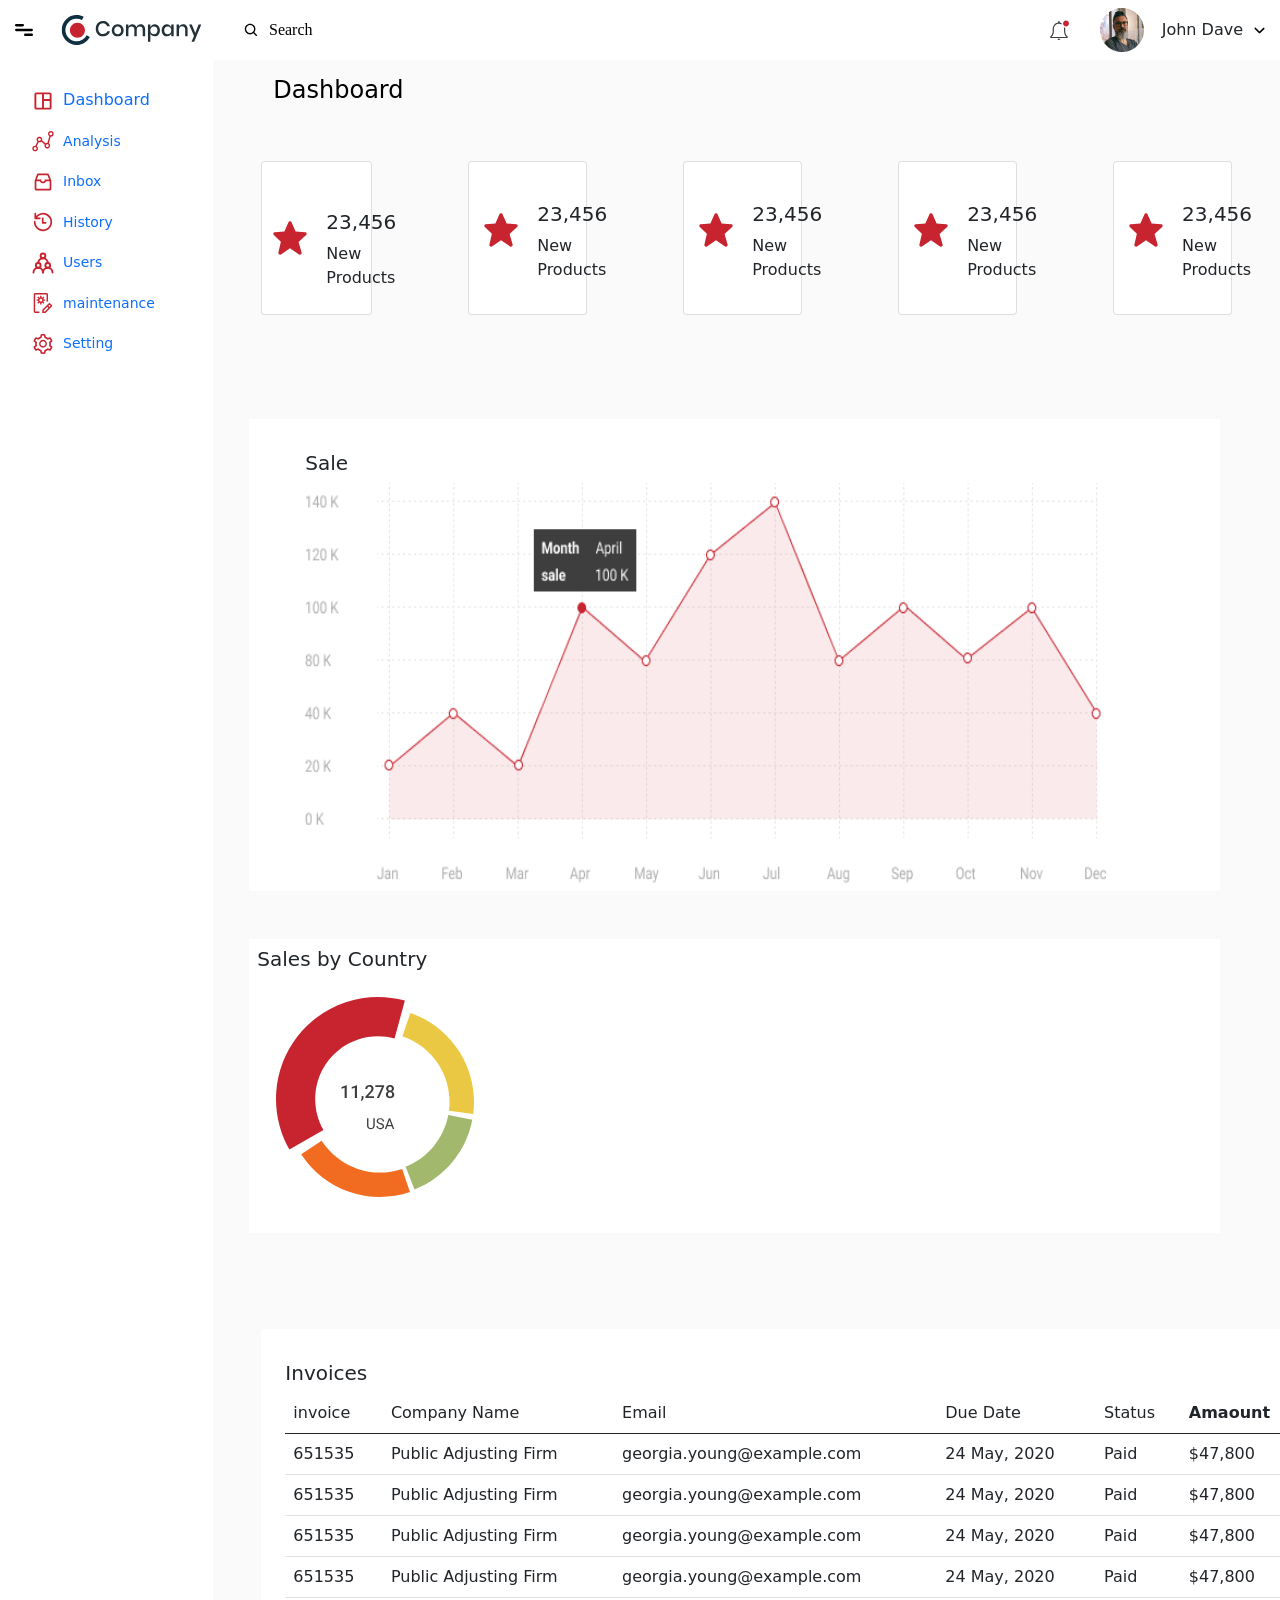
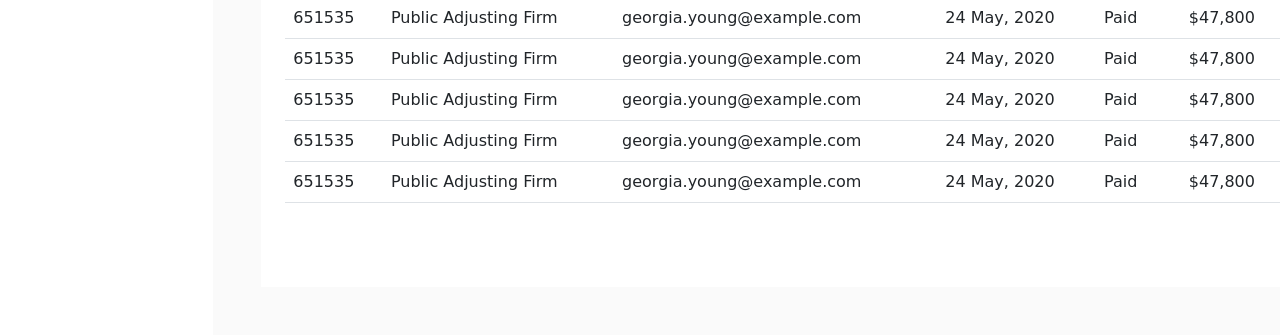
==== Dashboard.html @ ecc75a71 "Docs : Folder Addded" ====
<!DOCTYPE html>
<html lang="en">
<head>
    <meta charset="UTF-8">
    <meta name="viewport" content="width=device-width, initial-scale=1.0">
    <title>Dashboard</title>

    <link rel="stylesheet" href="css/bootstrap.min.css">
    <link rel="stylesheet" href="css/Dashboard.css">
</head>
<body>

<!-- navbar -->

<nav class="navbar navbar-expand-lg navbar-light ">
    <div class="container-fluid">

        <div class="d-flex align-items-center">
            <img class="menu-icon" src="images/menu-bar.svg" alt="">
            <img class="logo" src="images/logo.svg" alt="">
            <img class="s-logo" src="images/search-icon.svg" alt="">
            <span class="search">Search</span>
        </div>

        <div class="d-flex align-items-center">
            <img class="notification-icon" src="images/notification-icon.svg" alt="">
            <img class="profile" src="images/profile.png" alt="">
            <span class="ms-2">John Dave</span>
            <img class="ms-2" src="images/downward-arrow.svg" alt="">
        </div>

    </div>
</nav>

<!-- sidebar -->
<div class="container-fluid">
    <div class="row ">
        <div class=" col col-2 sidebar ">
            <ul class="nav nav-pills flex-column d-flex  ">
                <li class="nav-items">
                    <a class="sidebar-eliment nav-link gap-4 align-items-center  " href="#">
                        <img src="images/dashboard-active.svg" alt="" width="30" height="24">
                         <span class="text-dictionary">Dashboard</span>
                    
                    </a>
                   
                </li>
                <li class="nav-items">
                    <a class="sidebar-eliment nav-link gap-4 align-items-center " href="#">
                        <img src="images/graph-active.svg" alt="" width="30" height="24"> <small class="small">Analysis</small>
                    </a>
                    
                </li>
                <li class="nav-items">
                    <a class="sidebar-eliment nav-link gap-4 align-items-center " href="#">
                        <img src="images/inbox-active.svg" alt="" width="30" height="24"> <small class="text-dictionary">Inbox</small>
                    </a>
                    
                    
                </li>
                <li class="nav-items">
                    <a class="sidebar-eliment nav-link gap-4 align-items-center " href="#">
                        <img src="images/clock-active.svg" alt="" width="30" height="24"> <small class="small">History</small>
                    </a>
                   
                    
                </li>
                <li class="nav-items">
                    <a class="sidebar-eliment nav-link gap-4 align-items-center " href="#">
                        <img src="images/user-active.svg" alt="" width="30" height="24"> <small class="small">Users</small>
                    </a>
                  
                </li>
                <li class="nav-items">
                    <a class="sidebar-eliment nav-link gap-4 align-items-center " href="#">
                        <img src="images/maintenance-active.svg" alt="" width="30" height="24"> <small class="small">maintenance</small>
                    </a>
                   
                    
                </li>
                <li class="nav-items">
                    <a class="sidebar-eliment nav-link gap-4 align-items-center " href="#">
                        <img src="images/setting-active.svg" alt="" width="30" height="24"> <small class="small">Setting</small>
                    
                    </a>
                    
                </li>
            </ul>
        </div>

        <!-- main content -->

        <!-- heading -->
        <div class="main col-10 ">
            <div class="heading mt-3 ml-5 px-5 ">
                <h4>Dashboard</h4>
            </div>
            
            <!-- cards -->
            <div class="cards row ">
                <div class="card col m-5 flex-row p-2">
                    <div class="img mt-5">
                        <img src="images/star.svg" alt="">
                    </div>
                    
                    <div class="card-body mt-4">
                        
                        <h5 class="card-title">23,456</h5>
                        <p class="card-text">New Products</p>
                    </div>
                </div>
                
                    <div class="card col m-5 flex-row">
                        <div class="img mt-5">
                            <img src="images/star.svg" alt="">
                        </div>
                        
                        <div class="card-body mt-4">
                            
                            <h5 class="card-title">23,456</h5>
                            <p class="card-text">New Products</p>
                        </div>
                    </div>
                  
                        <div class="card col m-5 flex-row">
                            <div class="img mt-5">
                                <img src="images/star.svg" alt="">
                            </div>
                            
                            <div class="card-body mt-4">
                                
                                <h5 class="card-title">23,456</h5>
                                <p class="card-text">New Products</p>
                            </div>
                        </div>
                        
                            <div class="card col m-5 flex-row">
                                <div class="img mt-5">
                                    <img src="images/star.svg" alt="">
                                </div>
                                
                                <div class="card-body mt-4">
                                    
                                    <h5 class="card-title">23,456</h5>
                                    <p class="card-text">New Products</p>
                                </div>
                            </div>
                            
                                <div class="card col m-5 flex-row">
                                    <div class="img mt-5">
                                        <img src="images/star.svg" alt="">
                                    </div>
                                    
                                    <div class="card-body mt-4">
                                        
                                        <h5 class="card-title">23,456</h5>
                                        <p class="card-text">New Products</p>
                                    </div>
                        </div>

                <div class="middle-content row mt-2 p-5 gap-5">
                    <div class="first col bg-white p-2">
                        <div class="text-dictionary px-5 mt-4"> <h5>Sale</h5></div>
                    <div class="graph1 px-5">
                        <img class="graph" src="images/data-graph.png" alt="">
                    </div>
                </div>


                    <div class="second col  bg-white p-2">
                        <div class="text-dictionary"> <h5>Sales by Country</h5>  </div>
                        <div class="graph2 ">
                            <img class="graphimg"src="images/pie-chart.svg" >
                        </div>
                    </div>
                </div>

                <!-- table -->
                    
                <div class="tables m-5 p-4 bg-white ">
                    <div class="text-dictionary mt-2"><h5>Invoices</h5></div>
                    <table class="table">
                        <thead>
                          <tr>
                            <td scope="col">invoice</td>
                            <td scope="col">Company Name</td>
                            <td scope="col">Email</td>
                            <td scope="col">Due Date</td>
                            <td scope="col">Status</td>
                            <th scope="col">Amaount</th>
                        </tr>
                        </thead>
                        <tbody>
                          <tr>
                           
                            <td>651535</td>
                            <td>Public Adjusting Firm</td>
                            <td>georgia.young@example.com</td>
                            <td>24 May, 2020</td>
                            <td>Paid</td>
                            <td>$47,800</td>
                          </tr>
                          <tr>
                            <td>651535</td>
                            <td>Public Adjusting Firm</td>
                            <td>georgia.young@example.com</td>
                            <td>24 May, 2020</td>
                            <td>Paid</td>
                            <td>$47,800</td>
                          </tr>
                          <tr>
                            <td>651535</td>
                            <td>Public Adjusting Firm</td>
                            <td>georgia.young@example.com</td>
                            <td>24 May, 2020</td>
                            <td>Paid</td>
                            <td>$47,800</td>
                          </tr>
                          <tr>
                            <td>651535</td>
                            <td>Public Adjusting Firm</td>
                            <td>georgia.young@example.com</td>
                            <td>24 May, 2020</td>
                            <td>Paid</td>
                            <td>$47,800</td>
                          </tr>
                          <tr>
                            <td>651535</td>
                            <td>Public Adjusting Firm</td>
                            <td>georgia.young@example.com</td>
                            <td>24 May, 2020</td>
                            <td>Paid</td>
                            <td>$47,800</td>
                          </tr>
                          <tr>
                            <td>651535</td>
                            <td>Public Adjusting Firm</td>
                            <td>georgia.young@example.com</td>
                            <td>24 May, 2020</td>
                            <td>Paid</td>
                            <td>$47,800</td>
                          </tr>
                          <tr>
                            <td>651535</td>
                            <td>Public Adjusting Firm</td>
                            <td>georgia.young@example.com</td>
                            <td>24 May, 2020</td>
                            <td>Paid</td>
                            <td>$47,800</td>
                          </tr>
                          <tr>
                            <td>651535</td>
                            <td>Public Adjusting Firm</td>
                            <td>georgia.young@example.com</td>
                            <td>24 May, 2020</td>
                            <td>Paid</td>
                            <td>$47,800</td>
                          </tr>
                          <tr>
                            <td>651535</td>
                            <td>Public Adjusting Firm</td>
                            <td>georgia.young@example.com</td>
                            <td>24 May, 2020</td>
                            <td>Paid</td>
                            <td>$47,800</td>
                          </tr>
                        </tbody>
                      </table>
                </div>
                </div>   
            </div>
        </div>
    </div>
</div>


</div>

</body>
</html>
---- css/Dashboard.css ----
.menu-icon {
    margin-right: 10px;
}

.navbar {
    background-color: #FFFFFF;
}
.logo {
    width: 142px;
    height: 30px;
    margin-left: 15px;
}

.s-logo {
    width: 16px;
    height: 16px;
    margin-left: 40px;
}

.search {
    margin-left: 10px;
    font: normal 16px Roboto;
    color: #000;
}

.notification-icon {
    width: 22px;
    height: 21px;
    margin-right: 30px;
}

.profile {
    width: 44px;
    height: 44px;
    margin-right: 10px;
}

.sidebar {
    background-color: #FFFFFF;
    min-height: 100vh;
    padding-top: 20px;
}

.sidebar-eliment{
    background-color:  #FFF3F4;
    border-radius: 5px;
    opacity: 1;
    
}

.heading 
{
    /* width: 146px; */
    /* height: 30px; */
   
    text-align: left;
    font: normal normal medium 30px/39px Roboto;
    letter-spacing: 0px;
    color: #000000;
    opacity: 1;
}

.main
{
    background: #FAFAFA 0% 0% no-repeat padding-box;
}

.graph
{
    width: 802px;
    height: 400px;
}

.firstcol
{
    background-color: #FFFFFF;
    width: 802px;
    height: 400px;
}
.secondcol{
    width: 385px;
height: 398px;
}

.tables
{
    width: 1440px;
    height: 558px;
}
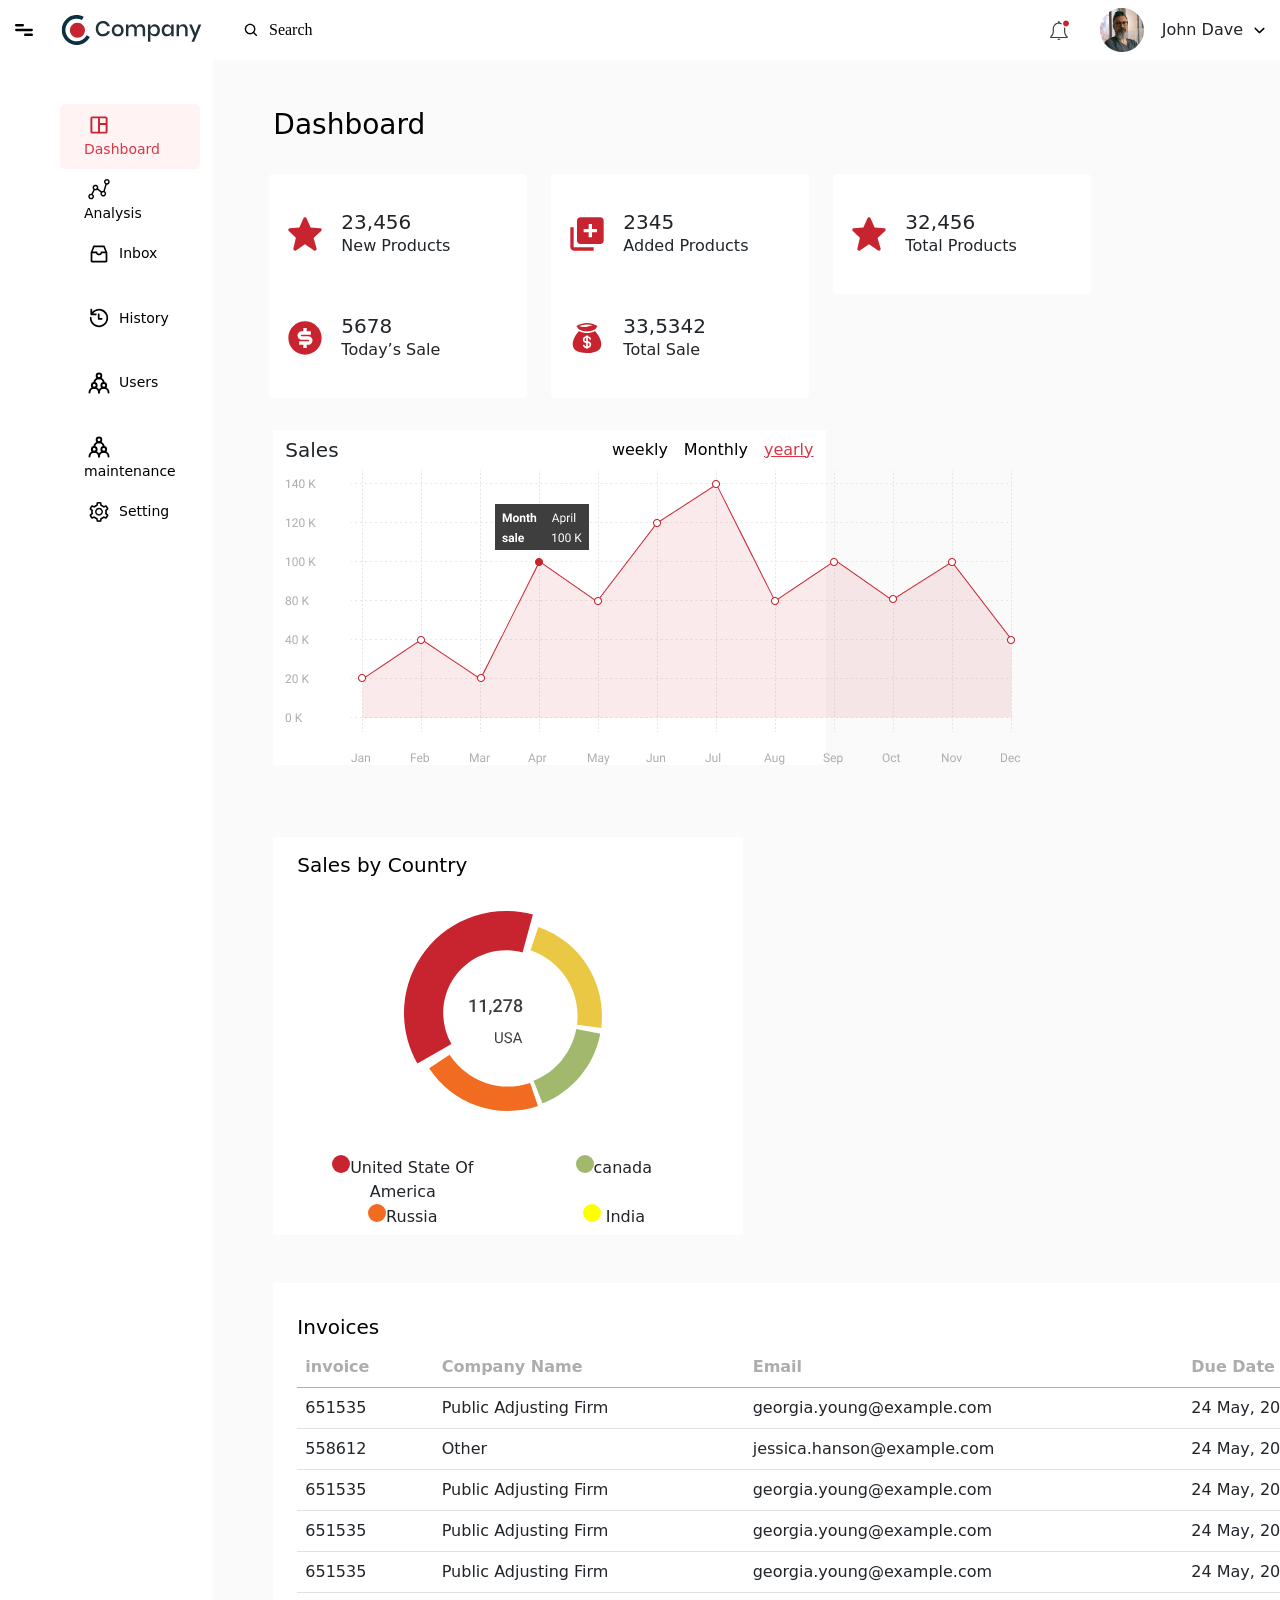
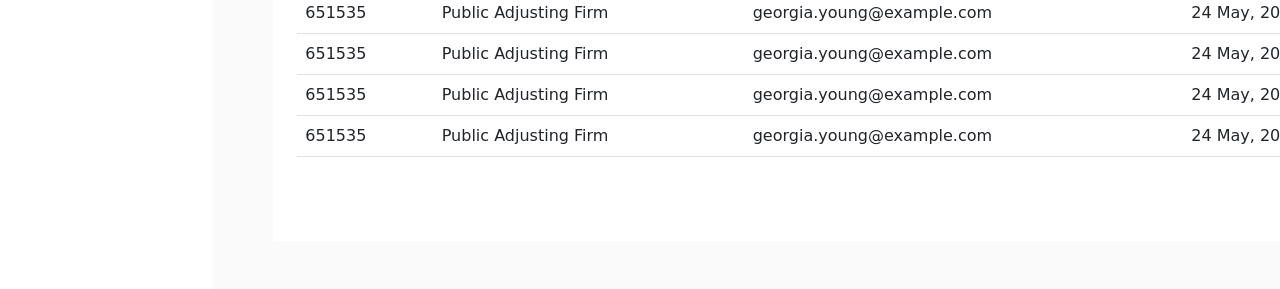
==== commit 84948554: "feat: added files" ====
--- a/Dashboard.html
+++ b/Dashboard.html
@@ -10,7 +10,7 @@
 </head>
 <body>
 
-<!-- navbar -->
+     <!-- navbar -->
 
 <nav class="navbar navbar-expand-lg navbar-light ">
     <div class="container-fluid">
@@ -35,52 +35,50 @@
 <!-- sidebar -->
 <div class="container-fluid">
     <div class="row ">
-        <div class=" col col-2 sidebar ">
-            <ul class="nav nav-pills flex-column d-flex  ">
-                <li class="nav-items">
-                    <a class="sidebar-eliment nav-link gap-4 align-items-center  " href="#">
+        <div class="col col-2 sidebar">
+            <ul class="nav nav-pills flex-column d-flex m-4 px-4">
+                <li class="nav-items1 px-2">
+                    <a class="sidebar-eliment1 nav-link gap-4 align-items-center  " href="#">
                         <img src="images/dashboard-active.svg" alt="" width="30" height="24">
-                         <span class="text-dictionary">Dashboard</span>
-                    
+                         <small class="text-danger ">Dashboard</small>
+                    </a> 
+                </li>
+                <li class="nav-items  px-2">
+                    <a class="sidebar-eliment1 nav-link gap-4 align-items-center " href="#">
+                        <img class="icon" src="images/graph-default.svg" alt="" width="30" height="24"> <small class="text-dictionary">Analysis</small>
+                    </a>
+                    
+                </li>
+                <li class="nav-items  px-2">
+                    <a class="sidebar-eliment1 nav-link gap-4 align-items-center " href="#">
+                        <img class="icon" src="images/inbox-default.svg" alt="" width="30" height="24"> <small class="text-dictionary">Inbox</small>
+                    </a>
+                    
+                    
+                </li>
+                <li class="nav-items  px-2">
+                    <a class="sidebar-eliment1 nav-link gap-4 align-items-center " href="#">
+                        <img class="icon" src="images/clock-default.svg" alt="" width="30" height="24"> <small class="text-dictionary">History</small>
                     </a>
                    
-                </li>
-                <li class="nav-items">
-                    <a class="sidebar-eliment nav-link gap-4 align-items-center " href="#">
-                        <img src="images/graph-active.svg" alt="" width="30" height="24"> <small class="small">Analysis</small>
-                    </a>
-                    
-                </li>
-                <li class="nav-items">
-                    <a class="sidebar-eliment nav-link gap-4 align-items-center " href="#">
-                        <img src="images/inbox-active.svg" alt="" width="30" height="24"> <small class="text-dictionary">Inbox</small>
-                    </a>
-                    
-                    
-                </li>
-                <li class="nav-items">
-                    <a class="sidebar-eliment nav-link gap-4 align-items-center " href="#">
-                        <img src="images/clock-active.svg" alt="" width="30" height="24"> <small class="small">History</small>
+                    
+                </li>
+                <li class="nav-items  px-2">
+                    <a class="sidebar-eliment1 nav-link gap-4 align-items-center " href="#">
+                        <img class="icon" src="images/user-default.svg" alt="" width="30" height="24"> <small class="text-dictionary">Users</small>
+                    </a>
+                  
+                </li>
+                <li class="nav-items  px-2">
+                    <a class="sidebar-eliment1 nav-link gap-4 align-items-center " href="#">
+                        <img class="icon" src="images/user-default.svg" alt="" width="30" height="24"> <small class="text-dictionary">maintenance</small>
                     </a>
                    
                     
                 </li>
-                <li class="nav-items">
-                    <a class="sidebar-eliment nav-link gap-4 align-items-center " href="#">
-                        <img src="images/user-active.svg" alt="" width="30" height="24"> <small class="small">Users</small>
-                    </a>
-                  
-                </li>
-                <li class="nav-items">
-                    <a class="sidebar-eliment nav-link gap-4 align-items-center " href="#">
-                        <img src="images/maintenance-active.svg" alt="" width="30" height="24"> <small class="small">maintenance</small>
-                    </a>
-                   
-                    
-                </li>
-                <li class="nav-items">
-                    <a class="sidebar-eliment nav-link gap-4 align-items-center " href="#">
-                        <img src="images/setting-active.svg" alt="" width="30" height="24"> <small class="small">Setting</small>
+                <li class="nav-items  px-2">
+                    <a class="sidebar-eliment1 nav-link gap-4 align-items-center " href="#">
+                        <img class="icon" src="images/setting-default.svg" alt="" width="30" height="24"> <small class="text-dictionary">Setting</small>
                     
                     </a>
                     
@@ -92,13 +90,13 @@
 
         <!-- heading -->
         <div class="main col-10 ">
-            <div class="heading mt-3 ml-5 px-5 ">
-                <h4>Dashboard</h4>
+            <div class="heading mt-5 ml-5 px-5 ">
+                <h3>Dashboard</h3>
             </div>
             
             <!-- cards -->
-            <div class="cards row ">
-                <div class="card col m-5 flex-row p-2">
+            <!-- <div class="cards row ">
+                <div class="card col mt-3 ml-5 flex-row p-2">
                     <div class="img mt-5">
                         <img src="images/star.svg" alt="">
                     </div>
@@ -156,11 +154,80 @@
                                         <h5 class="card-title">23,456</h5>
                                         <p class="card-text">New Products</p>
                                     </div>
-                        </div>
-
-                <div class="middle-content row mt-2 p-5 gap-5">
+                        </div> -->
+
+                        <!-- new code -->
+                        
+                           
+                                    <div class="row g-4 m-2 px-4 mt-2">
+                        
+                                        <div class="col-2 box ml-2">
+                                            <div class="card d-flex flex-row align-items-center p-3 border-0">
+                                                <img src="images/star.svg" class="me-3" alt="">
+                                                <div>
+                                                    <h5 class="mb-0">23,456</h5>
+                                                    <p class="mb-0">New Products</p>
+                                                </div>
+                                            </div>
+                                        </div>
+                        
+                                        <div class="col-2 box ml-2">
+                                            <div class="card d-flex flex-row align-items-center p-3 border-0">
+                                                <img src="images/new-product.svg" class="me-3" alt="">
+                                                <div>
+                                                    <h5 class="mb-0">2345</h5>
+                                                    <p class="mb-0">Added Products</p>
+                                                </div>
+                                            </div>
+                                        </div>
+                        
+                                        <div class="col-2 box ml-2">
+                                            <div class="card d-flex flex-row align-items-center p-3 border-0">
+                                                <img src="images/star.svg" class="me-3" alt="">
+                                                <div>
+                                                    <h5 class="mb-0">32,456</h5>
+                                                    <p class="mb-0">Total Products</p>
+                                                </div>
+                                            </div>
+                                        </div>
+                        
+                                        <div class="col-2 box ml-4">
+                                            <div class="card d-flex flex-row align-items-center p-3 border-0">
+                                                <img src="images/dollar-filled.svg" class="me-3" alt="">
+                                                <div>
+                                                    <h5 class="mb-0">5678</h5>
+                                                    <p class="mb-0">Today’s Sale</p>
+                                                </div>
+                                            </div>
+                                        </div>
+                        
+                                        <div class="col-2 box ml-2">
+                                            <div class="card d-flex flex-row align-items-center p-3 border-0">
+                                                <img src="images/money-bag.svg" class="me-3" alt="">
+                                                <div>
+                                                    <h5 class="mb-0">33,5342</h5>
+                                                    <p class="mb-0">Total Sale</p>
+                                                </div>
+                                            </div>
+                                        </div>
+                        
+                                    </div>
+                                
+                     
+                        
+
+                    
+                        <!-- graph & pie-chart -->
+
+                <!-- <div class="middle-content container mt-4 p-5 gap-5 px-12 ">
                     <div class="first col bg-white p-2">
+                        <div class="gContent d-flex">  
                         <div class="text-dictionary px-5 mt-4"> <h5>Sale</h5></div>
+                        <div class="text-dictionary mt-4 ml-10"><h5>weekly</h5></div>
+                        <div class="text-dictionary mt-4 "><h5>Monthly</h5></div>
+                        <div class="text-dictionary mt-4"><h5>yearly</h5></div>
+                    </div>
+                      
                     <div class="graph1 px-5">
                         <img class="graph" src="images/data-graph.png" alt="">
                     </div>
@@ -173,6 +240,42 @@
                             <img class="graphimg"src="images/pie-chart.svg" >
                         </div>
                     </div>
+                </div> -->
+                <div class="middle conatainer ">
+                    <div class="row m-5 gap-5">
+                        <div class="col-7  mt-4 bg-white" >
+                            <div class="graph-content justify-content-between justify-content-end d-flex mt-2">
+                                
+                                <div class="sale"><h5>Sales</h5></div>
+                                <div class="mty d-flex justify-content-between gap-3">
+                                    <div class="text-dictionary">weekly</div>
+                                    <div class="text-dictionary">Monthly</div>
+                                    <div class="text-decoration-underline text-danger">yearly</div>
+                                
+                                 </div>
+                            
+                                </div>
+                            <div class="pie-chart">
+                                <img src="images/data-graph.png" alt="">
+                            </div>
+                       
+                            
+                        </div>
+                        <div class="col-4 pi bg-white mt-4 p-2">
+                            <div class="text-dictionary d-flex m-2 px-2"><h5>Sales by Country</h5></div>
+                            <div class="graph2  text-center">
+                                <img src="images/pie-chart.svg" alt="">
+                            </div>
+                            <div class="row m-2 p-2 text-center">
+                                <div class="col-6" ><span class="circle red"></span><h7>United State Of America</h7> </div>
+                                <div class="col-6" ><span class="circle green"></span><h7>canada</h7> </div>
+                                <div class="col"><span class="circle orange" ></span><h7>Russia</h7></div>
+                                <div class="col"><span class="circle yellow" ></span><h7> India</h7></div>
+                            
+
+                            </div>
+                        </div>
+                    </div>
                 </div>
 
                 <!-- table -->
@@ -182,11 +285,11 @@
                     <table class="table">
                         <thead>
                           <tr>
-                            <td scope="col">invoice</td>
-                            <td scope="col">Company Name</td>
-                            <td scope="col">Email</td>
-                            <td scope="col">Due Date</td>
-                            <td scope="col">Status</td>
+                            <th scope="col">invoice</th>
+                            <th scope="col">Company Name</th>
+                            <th scope="col">Email</th>
+                            <th scope="col">Due Date</th>
+                            <th scope="col">Status</th>
                             <th scope="col">Amaount</th>
                         </tr>
                         </thead>
@@ -197,71 +300,71 @@
                             <td>Public Adjusting Firm</td>
                             <td>georgia.young@example.com</td>
                             <td>24 May, 2020</td>
-                            <td>Paid</td>
-                            <td>$47,800</td>
-                          </tr>
-                          <tr>
-                            <td>651535</td>
-                            <td>Public Adjusting Firm</td>
-                            <td>georgia.young@example.com</td>
-                            <td>24 May, 2020</td>
-                            <td>Paid</td>
-                            <td>$47,800</td>
-                          </tr>
-                          <tr>
-                            <td>651535</td>
-                            <td>Public Adjusting Firm</td>
-                            <td>georgia.young@example.com</td>
-                            <td>24 May, 2020</td>
-                            <td>Paid</td>
-                            <td>$47,800</td>
-                          </tr>
-                          <tr>
-                            <td>651535</td>
-                            <td>Public Adjusting Firm</td>
-                            <td>georgia.young@example.com</td>
-                            <td>24 May, 2020</td>
-                            <td>Paid</td>
-                            <td>$47,800</td>
-                          </tr>
-                          <tr>
-                            <td>651535</td>
-                            <td>Public Adjusting Firm</td>
-                            <td>georgia.young@example.com</td>
-                            <td>24 May, 2020</td>
-                            <td>Paid</td>
-                            <td>$47,800</td>
-                          </tr>
-                          <tr>
-                            <td>651535</td>
-                            <td>Public Adjusting Firm</td>
-                            <td>georgia.young@example.com</td>
-                            <td>24 May, 2020</td>
-                            <td>Paid</td>
-                            <td>$47,800</td>
-                          </tr>
-                          <tr>
-                            <td>651535</td>
-                            <td>Public Adjusting Firm</td>
-                            <td>georgia.young@example.com</td>
-                            <td>24 May, 2020</td>
-                            <td>Paid</td>
-                            <td>$47,800</td>
-                          </tr>
-                          <tr>
-                            <td>651535</td>
-                            <td>Public Adjusting Firm</td>
-                            <td>georgia.young@example.com</td>
-                            <td>24 May, 2020</td>
-                            <td>Paid</td>
-                            <td>$47,800</td>
-                          </tr>
-                          <tr>
-                            <td>651535</td>
-                            <td>Public Adjusting Firm</td>
-                            <td>georgia.young@example.com</td>
-                            <td>24 May, 2020</td>
-                            <td>Paid</td>
+                            <td class="status paid">Paid</td>
+                            <td>$47,800</td>
+                          </tr>
+                          <tr>
+                            <td>558612</td>
+                            <td>Other</td>
+                            <td>jessica.hanson@example.com</td>
+                            <td>24 May, 2020</td>
+                            <td class="status paid">Paid</td>
+                            <td>$98,000</td>
+                          </tr>
+                          <tr>
+                            <td>651535</td>
+                            <td>Public Adjusting Firm</td>
+                            <td>georgia.young@example.com</td>
+                            <td>24 May, 2020</td>
+                            <td class="status paid">Paid</td>
+                            <td>$47,800</td>
+                          </tr>
+                          <tr>
+                            <td>651535</td>
+                            <td>Public Adjusting Firm</td>
+                            <td>georgia.young@example.com</td>
+                            <td>24 May, 2020</td>
+                            <td class="status paid">Paid</td>
+                            <td>$47,800</td>
+                          </tr>
+                          <tr>
+                            <td>651535</td>
+                            <td>Public Adjusting Firm</td>
+                            <td>georgia.young@example.com</td>
+                            <td>24 May, 2020</td>
+                            <td class="status paid">Paid</td>
+                            <td>$47,800</td>
+                          </tr>
+                          <tr>
+                            <td>651535</td>
+                            <td>Public Adjusting Firm</td>
+                            <td>georgia.young@example.com</td>
+                            <td>24 May, 2020</td>
+                            <td class="status paid">Paid</td>
+                            <td>$47,800</td>
+                          </tr>
+                          <tr>
+                            <td>651535</td>
+                            <td>Public Adjusting Firm</td>
+                            <td>georgia.young@example.com</td>
+                            <td>24 May, 2020</td>
+                            <td class="status paid">Paid</td>
+                            <td>$47,800</td>
+                          </tr>
+                          <tr>
+                            <td>651535</td>
+                            <td>Public Adjusting Firm</td>
+                            <td>georgia.young@example.com</td>
+                            <td>24 May, 2020</td>
+                            <td class="status paid">Paid</td>
+                            <td>$47,800</td>
+                          </tr>
+                          <tr>
+                            <td>651535</td>
+                            <td>Public Adjusting Firm</td>
+                            <td>georgia.young@example.com</td>
+                            <td>24 May, 2020</td>
+                            <td class="status paid">Paid</td>
                             <td>$47,800</td>
                           </tr>
                         </tbody>
--- a/css/Dashboard.css
+++ b/css/Dashboard.css
@@ -41,13 +41,16 @@
     padding-top: 20px;
 }
 
-.sidebar-eliment{
+.nav-items1{
     background-color:  #FFF3F4;
     border-radius: 5px;
     opacity: 1;
     
 }
 
+.text-dictionary{
+    color: #000;
+}
 .heading 
 {
     /* width: 146px; */
@@ -65,8 +68,19 @@
     background: #FAFAFA 0% 0% no-repeat padding-box;
 }
 
-.graph
+.box
 {
+    width: 282px;
+    height: 80px;
+}
+
+.card
+{
+
+    min-height: 120px;
+}
+
+.graph1{
     width: 802px;
     height: 400px;
 }
@@ -86,4 +100,54 @@
 {
     width: 1440px;
     height: 558px;
+}
+
+.pi
+{
+    min-width: 470px;
+height: 398px;
+}
+
+.circle{
+    height: 18px;
+    width: 18px;
+    display: inline-block;
+    border-radius: 50%;
+
+}
+.red{
+    background-color:  #C8242F;
+}
+.green
+{
+    background-color: #A2B86C;
+}
+
+.orange{
+    background-color: #F16C20;
+}
+.yellow
+{
+    background-color: yellow;
+}
+h7{
+    text-align: left;
+
+}
+th
+{
+    color:#ADADAD
+}
+
+.status{
+    color: green;
+    font-weight: 600;
+    border-radius: 5px;
+    padding: 5px;
+}
+.paid{
+    background-color: #3CDD5F;
+}
+.failed{
+    background-color:#FF4545 ;
 }
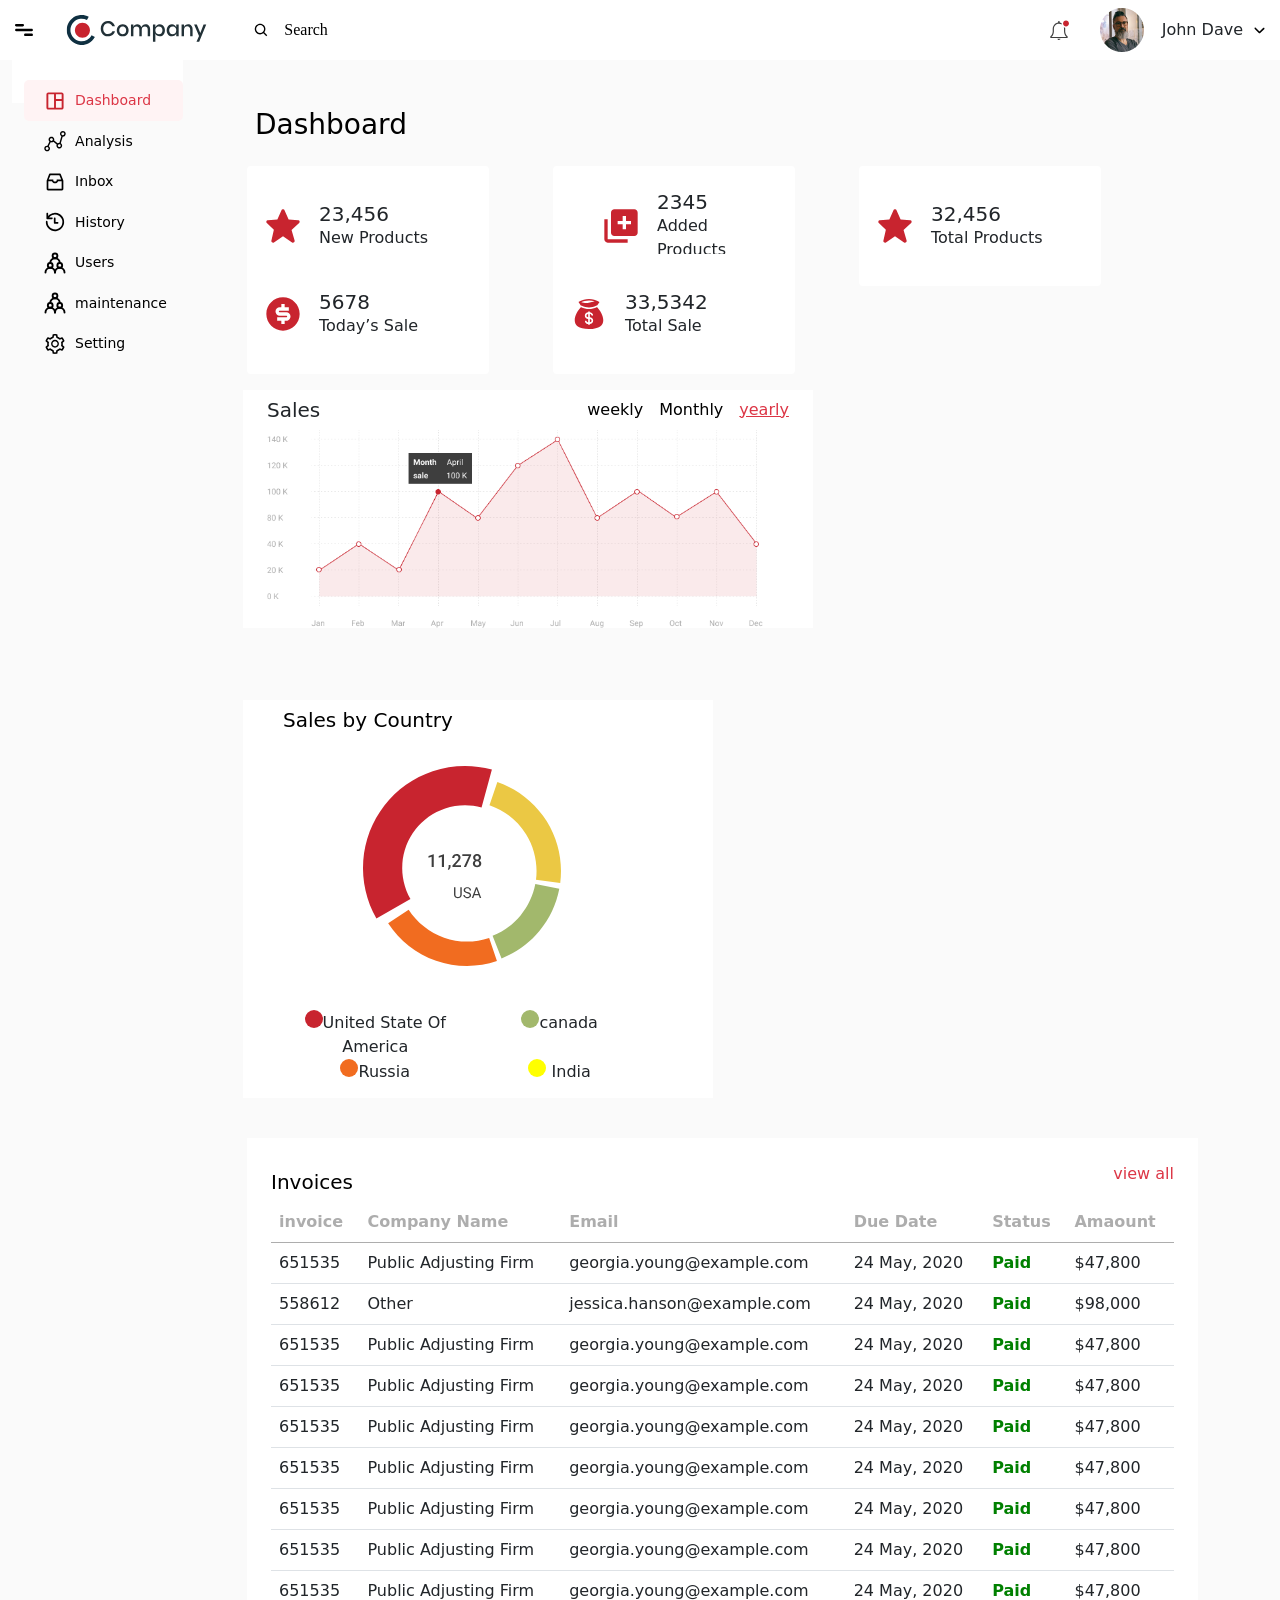
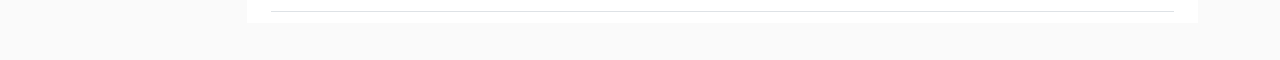
==== commit fe5f5ea2: "feat: added files" ====
--- a/Dashboard.html
+++ b/Dashboard.html
@@ -12,369 +12,294 @@
 
      <!-- navbar -->
 
-<nav class="navbar navbar-expand-lg navbar-light ">
-    <div class="container-fluid">
-
-        <div class="d-flex align-items-center">
-            <img class="menu-icon" src="images/menu-bar.svg" alt="">
-            <img class="logo" src="images/logo.svg" alt="">
-            <img class="s-logo" src="images/search-icon.svg" alt="">
-            <span class="search">Search</span>
-        </div>
-
-        <div class="d-flex align-items-center">
-            <img class="notification-icon" src="images/notification-icon.svg" alt="">
-            <img class="profile" src="images/profile.png" alt="">
-            <span class="ms-2">John Dave</span>
-            <img class="ms-2" src="images/downward-arrow.svg" alt="">
-        </div>
-
+     <nav class="navbar navbar-expand-lg navbar-light ">
+        <div class="container-fluid">
+    
+            <div class="rightside sided-flex align-items-center">
+                <img class="menu-icon" src="images/menu-bar.svg" alt="">
+                <img class="logo" src="images/logo.svg" alt="">
+                <img class="s-logo" src="images/search-icon.svg" alt="">
+                <span class="search">Search</span>
+            </div>
+    
+            <div class="leftside d-flex align-items-center">
+                <button class="navbar-toggler border-0" type="button" data-bs-toggle="collapse" data-bs-target="#navbarTogglerDemo01" aria-controls="navbarTogglerDemo01" aria-expanded="false" aria-label="Toggle navigation">
+                    <img src="images/profile.png" alt="">
+                  </button>
+                  <div class="collapse navbar-collapse" id="navbarTogglerDemo01">
+                    <img class="notification-icon" src="images/notification-icon.svg" alt="">
+                    <img class="profile" src="images/profile.png" alt="">
+                    <span class="ms-2">John Dave</span>
+                    <img class="ms-2 arrow" src="images/downward-arrow.svg" alt="">
+                  </div>
+                 </div>
+            </div>
+    </nav>
+<!-- sidebar -->
+<div class="d-flex main container-fluid">
+    
+    <!-- sidebar -->
+    <div class="sidebar flex-shrink-0 container-fluid ">
+        <ul class="nav nav-pills flex-column d-flex">
+            <li class="nav-items1 ">
+                <a class="sidebar-eliment2 nav-link gap-4 align-items-center  " href="Dashboard.html">
+                    <img src="images/dashboard-active.svg" alt="" width="30" height="24">
+                     <small class="text-danger">Dashboard</small>
+                </a> 
+            </li>
+            <li class="nav-items">
+                <a class="sidebar-eliment1 nav-link gap-4 align-items-center " href="innerpage.html">
+                    <img class="icon" src="images/graph-default.svg" alt="" width="30" height="24"> <small class="text-dictionary">Analysis</small>
+                </a>
+                
+            </li>
+            <li class="nav-items">
+                <a class="sidebar-eliment1 nav-link gap-4 align-items-center " href="#">
+                    <img class="icon" src="images/inbox-default.svg" alt="" width="30" height="24"> <small class="text-dictionary">Inbox</small>
+                </a>
+                
+                
+            </li>
+            <li class="nav-items">
+                <a class="sidebar-eliment1 nav-link gap-4 align-items-center " href="#">
+                    <img class="icon" src="images/clock-default.svg" alt="" width="30" height="24"> <small class="text-dictionary">History</small>
+                </a>
+               
+                
+            </li>
+            <li class="nav-items">
+                <a class="sidebar-eliment1 nav-link gap-4 align-items-center " href="#">
+                    <img class="icon" src="images/user-default.svg" alt="" width="30" height="24"> <small class="text-dictionary">Users</small>
+                </a>
+              
+            </li>
+            <li class="nav-items">
+                <a class="sidebar-eliment1 nav-link gap-4 align-items-center " href="#">
+                    <img class="icon" src="images/user-default.svg" alt="" width="30" height="24"> <small class="text-dictionary">maintenance</small>
+                </a>
+               
+                
+            </li>
+            <li class="nav-items">
+                <a class="sidebar-eliment1 nav-link gap-4 align-items-center " href="#">
+                    <img class="icon" src="images/setting-default.svg" alt="" width="30" height="24"> <small class="text-dictionary">Setting</small>
+                
+                </a>
+                
+            </li>
+        </ul>
     </div>
-</nav>
-
-<!-- sidebar -->
-<div class="container-fluid">
-    <div class="row ">
-        <div class="col col-2 sidebar">
-            <ul class="nav nav-pills flex-column d-flex m-4 px-4">
-                <li class="nav-items1 px-2">
-                    <a class="sidebar-eliment1 nav-link gap-4 align-items-center  " href="#">
-                        <img src="images/dashboard-active.svg" alt="" width="30" height="24">
-                         <small class="text-danger ">Dashboard</small>
-                    </a> 
-                </li>
-                <li class="nav-items  px-2">
-                    <a class="sidebar-eliment1 nav-link gap-4 align-items-center " href="#">
-                        <img class="icon" src="images/graph-default.svg" alt="" width="30" height="24"> <small class="text-dictionary">Analysis</small>
-                    </a>
-                    
-                </li>
-                <li class="nav-items  px-2">
-                    <a class="sidebar-eliment1 nav-link gap-4 align-items-center " href="#">
-                        <img class="icon" src="images/inbox-default.svg" alt="" width="30" height="24"> <small class="text-dictionary">Inbox</small>
-                    </a>
-                    
-                    
-                </li>
-                <li class="nav-items  px-2">
-                    <a class="sidebar-eliment1 nav-link gap-4 align-items-center " href="#">
-                        <img class="icon" src="images/clock-default.svg" alt="" width="30" height="24"> <small class="text-dictionary">History</small>
-                    </a>
-                   
-                    
-                </li>
-                <li class="nav-items  px-2">
-                    <a class="sidebar-eliment1 nav-link gap-4 align-items-center " href="#">
-                        <img class="icon" src="images/user-default.svg" alt="" width="30" height="24"> <small class="text-dictionary">Users</small>
-                    </a>
-                  
-                </li>
-                <li class="nav-items  px-2">
-                    <a class="sidebar-eliment1 nav-link gap-4 align-items-center " href="#">
-                        <img class="icon" src="images/user-default.svg" alt="" width="30" height="24"> <small class="text-dictionary">maintenance</small>
-                    </a>
-                   
-                    
-                </li>
-                <li class="nav-items  px-2">
-                    <a class="sidebar-eliment1 nav-link gap-4 align-items-center " href="#">
-                        <img class="icon" src="images/setting-default.svg" alt="" width="30" height="24"> <small class="text-dictionary">Setting</small>
-                    
-                    </a>
-                    
-                </li>
-            </ul>
-        </div>
 
         <!-- main content -->
 
         <!-- heading -->
-        <div class="main col-10 ">
-            <div class="heading mt-5 ml-5 px-5 ">
+        <div class="main row container-fluid ps-4">
+            <div class="heading mt-5 px-5">
                 <h3>Dashboard</h3>
             </div>
-            
-            <!-- cards -->
-            <!-- <div class="cards row ">
-                <div class="card col mt-3 ml-5 flex-row p-2">
-                    <div class="img mt-5">
-                        <img src="images/star.svg" alt="">
-                    </div>
-                    
-                    <div class="card-body mt-4">
                         
-                        <h5 class="card-title">23,456</h5>
-                        <p class="card-text">New Products</p>
-                    </div>
-                </div>
-                
-                    <div class="card col m-5 flex-row">
-                        <div class="img mt-5">
-                            <img src="images/star.svg" alt="">
+                  <div class="container-fluid px-4">
+                    <div class="row gap-2">
+                        
+                        <div class="col-6 col-sm-4 col-md-3 col-lg-2-4 box">
+                            <div class="card d-flex flex-row align-items-center p-3 border-0 m-3">
+                                    <img src="images/star.svg" class="me-3" alt="">
+                                    <div>
+                                        <h5 class="mb-0">23,456</h5>
+                                        <p class="mb-0">New Products</p>
+                                    </div>
+                                </div>
+                            </div>
+            
+                            <div class="col-6 col-sm-4 col-md-3 col-lg-2-4 box ">
+                                <div class="card d-flex flex-row align-items-center p-3 border-0 m-3 px-5">
+                                    <img src="images/new-product.svg" class="me-3" alt="">
+                                    <div>
+                                        <h5 class="mb-0">2345</h5>
+                                        <p class="mb-0">Added Products</p>
+                                    </div>
+                                </div>
+                            </div>
+            
+                            <div class="col-6 col-sm-4 col-md-3 col-lg-2-4 box ">
+                                <div class="card d-flex flex-row align-items-center p-3 border-0 m-3">
+                                    <img src="images/star.svg" class="me-3" alt="">
+                                    <div>
+                                        <h5 class="mb-0">32,456</h5>
+                                        <p class="mb-0">Total Products</p>
+                                    </div>
+                                </div>
+                            </div>
+            
+                            <div class="col-6 col-sm-4 col-md-3 col-lg-2-4 box ">
+                                <div class="card d-flex flex-row align-items-center p-3 border-0 m-3">
+                                    <img src="images/dollar-filled.svg" class="me-3" alt="">
+                                    <div>
+                                        <h5 class="mb-0">5678</h5>
+                                        <p class="mb-0">Today’s Sale</p>
+                                    </div>
+                                </div>
+                            </div>
+            
+                            <div class="col-6 col-sm-4 col-md-3 col-lg-2-4 box ">
+                                <div class="card d-flex flex-row align-items-center p-3 border-0 m-3">
+                                    <img src="images/money-bag.svg" class="me-3" alt="">
+                                    <div>
+                                        <h5 class="mb-0">33,5342</h5>
+                                        <p class="mb-0">Total Sale</p>
+                                    </div>
+                                </div>
+                            </div>
+            
                         </div>
-                        
-                        <div class="card-body mt-4">
-                            
-                            <h5 class="card-title">23,456</h5>
-                            <p class="card-text">New Products</p>
-                        </div>
-                    </div>
-                  
-                        <div class="card col m-5 flex-row">
-                            <div class="img mt-5">
-                                <img src="images/star.svg" alt="">
-                            </div>
-                            
-                            <div class="card-body mt-4">
-                                
-                                <h5 class="card-title">23,456</h5>
-                                <p class="card-text">New Products</p>
-                            </div>
-                        </div>
-                        
-                            <div class="card col m-5 flex-row">
-                                <div class="img mt-5">
-                                    <img src="images/star.svg" alt="">
-                                </div>
-                                
-                                <div class="card-body mt-4">
-                                    
-                                    <h5 class="card-title">23,456</h5>
-                                    <p class="card-text">New Products</p>
-                                </div>
-                            </div>
-                            
-                                <div class="card col m-5 flex-row">
-                                    <div class="img mt-5">
-                                        <img src="images/star.svg" alt="">
-                                    </div>
-                                    
-                                    <div class="card-body mt-4">
-                                        
-                                        <h5 class="card-title">23,456</h5>
-                                        <p class="card-text">New Products</p>
-                                    </div>
-                        </div> -->
-
-                        <!-- new code -->
-                        
-                           
-                                    <div class="row g-4 m-2 px-4 mt-2">
-                        
-                                        <div class="col-2 box ml-2">
-                                            <div class="card d-flex flex-row align-items-center p-3 border-0">
-                                                <img src="images/star.svg" class="me-3" alt="">
-                                                <div>
-                                                    <h5 class="mb-0">23,456</h5>
-                                                    <p class="mb-0">New Products</p>
-                                                </div>
-                                            </div>
-                                        </div>
-                        
-                                        <div class="col-2 box ml-2">
-                                            <div class="card d-flex flex-row align-items-center p-3 border-0">
-                                                <img src="images/new-product.svg" class="me-3" alt="">
-                                                <div>
-                                                    <h5 class="mb-0">2345</h5>
-                                                    <p class="mb-0">Added Products</p>
-                                                </div>
-                                            </div>
-                                        </div>
-                        
-                                        <div class="col-2 box ml-2">
-                                            <div class="card d-flex flex-row align-items-center p-3 border-0">
-                                                <img src="images/star.svg" class="me-3" alt="">
-                                                <div>
-                                                    <h5 class="mb-0">32,456</h5>
-                                                    <p class="mb-0">Total Products</p>
-                                                </div>
-                                            </div>
-                                        </div>
-                        
-                                        <div class="col-2 box ml-4">
-                                            <div class="card d-flex flex-row align-items-center p-3 border-0">
-                                                <img src="images/dollar-filled.svg" class="me-3" alt="">
-                                                <div>
-                                                    <h5 class="mb-0">5678</h5>
-                                                    <p class="mb-0">Today’s Sale</p>
-                                                </div>
-                                            </div>
-                                        </div>
-                        
-                                        <div class="col-2 box ml-2">
-                                            <div class="card d-flex flex-row align-items-center p-3 border-0">
-                                                <img src="images/money-bag.svg" class="me-3" alt="">
-                                                <div>
-                                                    <h5 class="mb-0">33,5342</h5>
-                                                    <p class="mb-0">Total Sale</p>
-                                                </div>
-                                            </div>
-                                        </div>
-                        
-                                    </div>
-                                
-                     
-                        
-
-                    
-                        <!-- graph & pie-chart -->
-
-                <!-- <div class="middle-content container mt-4 p-5 gap-5 px-12 ">
-                    <div class="first col bg-white p-2">
-                        <div class="gContent d-flex">  
-                        <div class="text-dictionary px-5 mt-4"> <h5>Sale</h5></div>
-                        <div class="text-dictionary mt-4 ml-10"><h5>weekly</h5></div>
-                        <div class="text-dictionary mt-4 "><h5>Monthly</h5></div>
-                        <div class="text-dictionary mt-4"><h5>yearly</h5></div>
-                    </div>
-                      
-                    <div class="graph1 px-5">
-                        <img class="graph" src="images/data-graph.png" alt="">
-                    </div>
-                </div>
-
-
-                    <div class="second col  bg-white p-2">
-                        <div class="text-dictionary"> <h5>Sales by Country</h5>  </div>
-                        <div class="graph2 ">
-                            <img class="graphimg"src="images/pie-chart.svg" >
-                        </div>
-                    </div>
-                </div> -->
-                <div class="middle conatainer ">
-                    <div class="row m-5 gap-5">
-                        <div class="col-7  mt-4 bg-white" >
+                  </div>        
+                
+
+                <div class="middle container-fluid">
+                    <div class="row gap-5 m-4 mt-5">
+                        <div class="col-md-7 mt-4 bg-white px-4" >
                             <div class="graph-content justify-content-between justify-content-end d-flex mt-2">
                                 
-                                <div class="sale"><h5>Sales</h5></div>
+                                <div class="sale">
+                                    <h5>Sales</h5>
+                                </div>
                                 <div class="mty d-flex justify-content-between gap-3">
                                     <div class="text-dictionary">weekly</div>
                                     <div class="text-dictionary">Monthly</div>
                                     <div class="text-decoration-underline text-danger">yearly</div>
                                 
-                                 </div>
+                                </div>
                             
                                 </div>
-                            <div class="pie-chart">
-                                <img src="images/data-graph.png" alt="">
-                            </div>
+                                <div class="pie-chart">
+                                <img src="images/data-graph.png" class="data-graph" alt="">
+                                </div>
                        
                             
                         </div>
-                        <div class="col-4 pi bg-white mt-4 p-2">
-                            <div class="text-dictionary d-flex m-2 px-2"><h5>Sales by Country</h5></div>
-                            <div class="graph2  text-center">
-                                <img src="images/pie-chart.svg" alt="">
-                            </div>
-                            <div class="row m-2 p-2 text-center">
-                                <div class="col-6" ><span class="circle red"></span><h7>United State Of America</h7> </div>
-                                <div class="col-6" ><span class="circle green"></span><h7>canada</h7> </div>
-                                <div class="col"><span class="circle orange" ></span><h7>Russia</h7></div>
-                                <div class="col"><span class="circle yellow" ></span><h7> India</h7></div>
+                        <div class="col-md-4 pi bg-white mt-4 px-4">
+                            <div class="text-dictionary d-flex m-2 px-2"><h5>Sales by Country</h5>
+                            </div>
+                            <div class="graph2 text-center">
+                                <img src="images/pie-chart.svg" class="pie" alt="">
+                                <div class="row m-2 p-2 text-center">
+                                    <div class="col-sm-6" ><span class="circle red"></span><h7>United State Of America</h7> </div>
+                                    <div class="col-sm-6" ><span class="circle green"></span><h7>canada</h7> </div>
+                                    <div class="col-sm-6"><span class="circle orange" ></span><h7>Russia</h7></div>
+                                    <div class="col-sm-6"><span class="circle yellow" ></span><h7> India</h7></div>
+                                </div>
+                            </div>
                             
-
-                            </div>
                         </div>
                     </div>
                 </div>
 
                 <!-- table -->
+                 <div class="container-fluid px-4">
+                    <div class="tables m-3 p-3 bg-white px-4">
+                        <div class="graph-content justify-content-between justify-content-end d-flex mt-2">
+                            <div class="text-dictionary mt-2"><h5>Invoices</h5></div>
+                          <div class="mty d-flex justify-content-between gap-3 ">
+                            <div class=" text-danger">view all</div>
+                        
+                         </div>
+                        </div>
+                        
                     
-                <div class="tables m-5 p-4 bg-white ">
-                    <div class="text-dictionary mt-2"><h5>Invoices</h5></div>
-                    <table class="table">
-                        <thead>
-                          <tr>
-                            <th scope="col">invoice</th>
-                            <th scope="col">Company Name</th>
-                            <th scope="col">Email</th>
-                            <th scope="col">Due Date</th>
-                            <th scope="col">Status</th>
-                            <th scope="col">Amaount</th>
-                        </tr>
-                        </thead>
-                        <tbody>
-                          <tr>
-                           
-                            <td>651535</td>
-                            <td>Public Adjusting Firm</td>
-                            <td>georgia.young@example.com</td>
-                            <td>24 May, 2020</td>
-                            <td class="status paid">Paid</td>
-                            <td>$47,800</td>
-                          </tr>
-                          <tr>
-                            <td>558612</td>
-                            <td>Other</td>
-                            <td>jessica.hanson@example.com</td>
-                            <td>24 May, 2020</td>
-                            <td class="status paid">Paid</td>
-                            <td>$98,000</td>
-                          </tr>
-                          <tr>
-                            <td>651535</td>
-                            <td>Public Adjusting Firm</td>
-                            <td>georgia.young@example.com</td>
-                            <td>24 May, 2020</td>
-                            <td class="status paid">Paid</td>
-                            <td>$47,800</td>
-                          </tr>
-                          <tr>
-                            <td>651535</td>
-                            <td>Public Adjusting Firm</td>
-                            <td>georgia.young@example.com</td>
-                            <td>24 May, 2020</td>
-                            <td class="status paid">Paid</td>
-                            <td>$47,800</td>
-                          </tr>
-                          <tr>
-                            <td>651535</td>
-                            <td>Public Adjusting Firm</td>
-                            <td>georgia.young@example.com</td>
-                            <td>24 May, 2020</td>
-                            <td class="status paid">Paid</td>
-                            <td>$47,800</td>
-                          </tr>
-                          <tr>
-                            <td>651535</td>
-                            <td>Public Adjusting Firm</td>
-                            <td>georgia.young@example.com</td>
-                            <td>24 May, 2020</td>
-                            <td class="status paid">Paid</td>
-                            <td>$47,800</td>
-                          </tr>
-                          <tr>
-                            <td>651535</td>
-                            <td>Public Adjusting Firm</td>
-                            <td>georgia.young@example.com</td>
-                            <td>24 May, 2020</td>
-                            <td class="status paid">Paid</td>
-                            <td>$47,800</td>
-                          </tr>
-                          <tr>
-                            <td>651535</td>
-                            <td>Public Adjusting Firm</td>
-                            <td>georgia.young@example.com</td>
-                            <td>24 May, 2020</td>
-                            <td class="status paid">Paid</td>
-                            <td>$47,800</td>
-                          </tr>
-                          <tr>
-                            <td>651535</td>
-                            <td>Public Adjusting Firm</td>
-                            <td>georgia.young@example.com</td>
-                            <td>24 May, 2020</td>
-                            <td class="status paid">Paid</td>
-                            <td>$47,800</td>
-                          </tr>
-                        </tbody>
-                      </table>
-                </div>
+                        <table class="table">
+                            <thead>
+                              <tr>
+                                <th scope="col">invoice</th>
+                                <th scope="col">Company Name</th>
+                                <th scope="col">Email</th>
+                                <th scope="col">Due Date</th>
+                                <th scope="col">Status</th>
+                                <th scope="col">Amaount</th>
+                            </tr>
+                            </thead>
+                            <tbody>
+                              <tr>
+                               
+                                <td>651535</td>
+                                <td>Public Adjusting Firm</td>
+                                <td>georgia.young@example.com</td>
+                                <td>24 May, 2020</td>
+                                <td class="status paid">Paid</td>
+                                <td>$47,800</td>
+                              </tr>
+                              <tr>
+                                <td>558612</td>
+                                <td>Other</td>
+                                <td>jessica.hanson@example.com</td>
+                                <td>24 May, 2020</td>
+                                <td class="status paid">Paid</td>
+                                <td>$98,000</td>
+                              </tr>
+                              <tr>
+                                <td>651535</td>
+                                <td>Public Adjusting Firm</td>
+                                <td>georgia.young@example.com</td>
+                                <td>24 May, 2020</td>
+                                <td class="status paid">Paid</td>
+                                <td>$47,800</td>
+                              </tr>
+                              <tr>
+                                <td>651535</td>
+                                <td>Public Adjusting Firm</td>
+                                <td>georgia.young@example.com</td>
+                                <td>24 May, 2020</td>
+                                <td class="status paid">Paid</td>
+                                <td>$47,800</td>
+                              </tr>
+                              <tr>
+                                <td>651535</td>
+                                <td>Public Adjusting Firm</td>
+                                <td>georgia.young@example.com</td>
+                                <td>24 May, 2020</td>
+                                <td class="status paid">Paid</td>
+                                <td>$47,800</td>
+                              </tr>
+                              <tr>
+                                <td>651535</td>
+                                <td>Public Adjusting Firm</td>
+                                <td>georgia.young@example.com</td>
+                                <td>24 May, 2020</td>
+                                <td class="status paid">Paid</td>
+                                <td>$47,800</td>
+                              </tr>
+                              <tr>
+                                <td>651535</td>
+                                <td>Public Adjusting Firm</td>
+                                <td>georgia.young@example.com</td>
+                                <td>24 May, 2020</td>
+                                <td class="status paid">Paid</td>
+                                <td>$47,800</td>
+                              </tr>
+                              <tr>
+                                <td>651535</td>
+                                <td>Public Adjusting Firm</td>
+                                <td>georgia.young@example.com</td>
+                                <td>24 May, 2020</td>
+                                <td class="status paid">Paid</td>
+                                <td>$47,800</td>
+                              </tr>
+                              <tr>
+                                <td>651535</td>
+                                <td>Public Adjusting Firm</td>
+                                <td>georgia.young@example.com</td>
+                                <td>24 May, 2020</td>
+                                <td class="status paid">Paid</td>
+                                <td>$47,800</td>
+                              </tr>
+                            </tbody>
+                          </table>
+                    </div>
+                 </div>   
+                
                 </div>   
             </div>
         </div>
     </div>
-</div>
 
 
 </div>
--- a/css/Dashboard.css
+++ b/css/Dashboard.css
@@ -37,8 +37,10 @@
 
 .sidebar {
     background-color: #FFFFFF;
-    min-height: 100vh;
+    
     padding-top: 20px;
+    width: 183px;
+    height: 43px;
 }
 
 .nav-items1{
@@ -56,21 +58,26 @@
     /* width: 146px; */
     /* height: 30px; */
    
-    text-align: left;
+    /* text-align: left; */
     font: normal normal medium 30px/39px Roboto;
     letter-spacing: 0px;
     color: #000000;
     opacity: 1;
 }
 
+.graph2 {
+    height: 90%;
+    width: 95%;
+}
 .main
 {
-    background: #FAFAFA 0% 0% no-repeat padding-box;
+    background: #FAFAFA 0% 0% no-repeat ;
+    width: 100%;
 }
 
 .box
 {
-    width: 282px;
+    width: 298px;
     height: 80px;
 }
 
@@ -80,10 +87,6 @@
     min-height: 120px;
 }
 
-.graph1{
-    width: 802px;
-    height: 400px;
-}
 
 .firstcol
 {
@@ -93,7 +96,7 @@
 }
 .secondcol{
     width: 385px;
-height: 398px;
+    height: 398px;
 }
 
 .tables
@@ -105,7 +108,7 @@
 .pi
 {
     min-width: 470px;
-height: 398px;
+    height: 398px;
 }
 
 .circle{
@@ -150,4 +153,55 @@
 }
 .failed{
     background-color:#FF4545 ;
-}+}
+
+.data-graph{
+    height: 90%;
+    width: 95%;
+}
+
+@media only  screen and (min-width:1440px){
+    /* .card{
+        width:18%;
+    } */
+}
+
+/* .pie{
+     height: 90%;
+     width: 95%;
+} */
+
+.tables{
+    height: 90%;
+    width: 95%;
+}
+.pi{
+    
+    width: 37%;
+}
+
+@media screen and (min-width:"992px"){
+    .col-lg-2-4{
+        flex:0 0 20%;
+        max-width: 20%;
+    }
+}
+
+@media  screen and(min-width:"1559px"){
+    .pi{
+        width: 20%;
+    }
+
+}
+
+@media(min-width:"1519px"){
+    
+        .card{
+            width:10%;
+            margin-top: auto;
+        }
+        
+    }
+    
+
+
